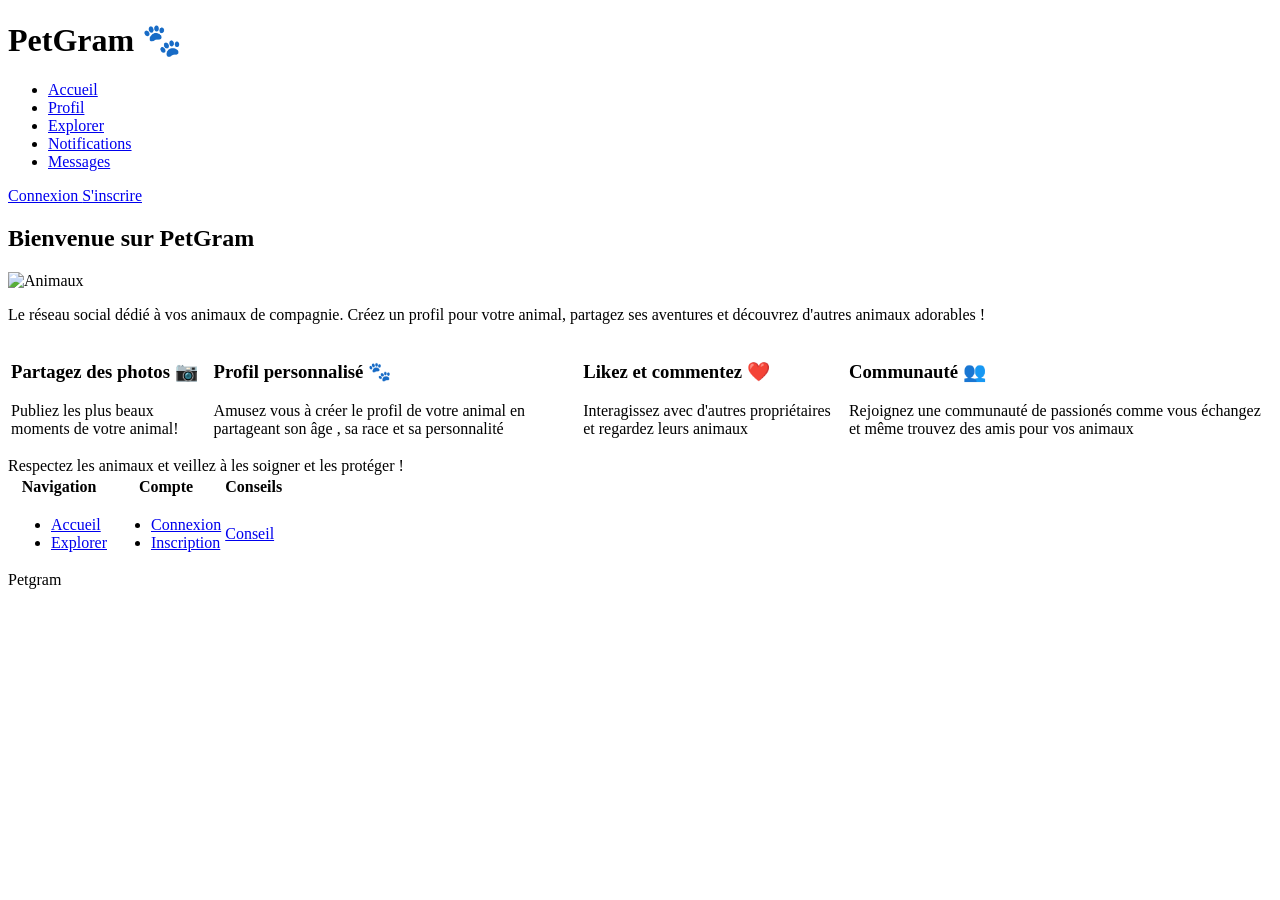
==== index.html @ abe4d247 "Update index.html" ====
<!DOCTYPE html>
<html lang="fr" >
<head> 
  <title>
    PetGram 
  </title>
  <meta charset="UTF-8">
  <META NAME="Language" CONTENT="fr">
  <META NAME="description" CONTENT="PetGram - Le réseau social pour vos animaux de compagnie. Partagez les expériences de vos animaux !">
</head>
<body>
  <header>
    <h1> PetGram 🐾 </h1>
    <nav>
      <ul>
        <li>
          <a href="index.html">
          Accueil
          </a>
        </li>
        <li>
          <a href="profil.html">
          Profil
          </a>
        </li>
        <li>
            <a href="explore.html">
              Explorer
            </a>
        </li>
        <li>
          <a href="notif.html">
          Notifications
          </a>
        </li>
        <li>
          <a href="msg.html">
          Messages
          </a>
        </li>
      </ul>
    </nav>
    <div> 
      <a href="login.html"> Connexion </a>
      <a href="signup.html"> S'inscrire </a>
    </div>
  </header>
  <section>
    <h2>
      <b>
      Bienvenue sur PetGram
      </b>
    </h2>
    <img src="C:\Users\ameni\Downloads\pexels-chevanon-1108099.jpg" alt="Animaux" width="1000px" height="300px" />
    <p>
      Le réseau social dédié à vos animaux de compagnie. Créez un profil pour votre animal, partagez ses aventures et découvrez d'autres animaux adorables !
    </p>
    <table>
      <tbody>
        <tr>
          <td>
            <h3>
              Partagez des photos 📷
            </h3>
            <p>
              Publiez les plus beaux moments de votre animal!
            </p>
          </td>
          <td>
            <h3>
              Profil personnalisé 🐾
            </h3>
            <p>
              Amusez vous à créer le profil de votre animal en partageant son âge , sa race et sa personnalité
            </p>
          </td>
          <td>
            <h3>
              Likez et commentez ❤️
            </h3>
            <p>
              Interagissez avec d'autres propriétaires et regardez leurs animaux
            </p>
          </td>
          <td>
            <h3>
              Communauté 👥
            </h3>
            <p>
              Rejoignez une communauté de passionés comme vous échangez et même trouvez des amis pour vos animaux 
            </p>
          </td>
        </tr>
      </tbody>
    </table>
  </section>
  <footer>
    <div>
            Respectez les animaux et veillez à les soigner et les protéger ! 
    </div>
    <table>
      <thead>
        <tr> 
          <th> Navigation </th>
          <th> Compte </th>
          <th> Conseils </th>
        </tr>
      </thead>
      <tbody>
        <tr>
          <td>
            <ul>
              <li>
                <a href="index.html"> Accueil </a>
              </li>
              <li>
                 <a href="explore.html"> Explorer </a>
              </li>
            </ul>
          </td>
          <td>
            <ul>
              <li>
                <a href="login.html"> Connexion </a>
              </li>
              <li>
                <a href="signup.html"> Inscription </a>
              </li>
            </ul>
          </td>
          <td>
            <a href="conseil.html"> Conseil </a>
          </td>
        </tr>
      </tbody>
    </table>
    <div> Petgram </div>
  </footer>
</body>
</html>
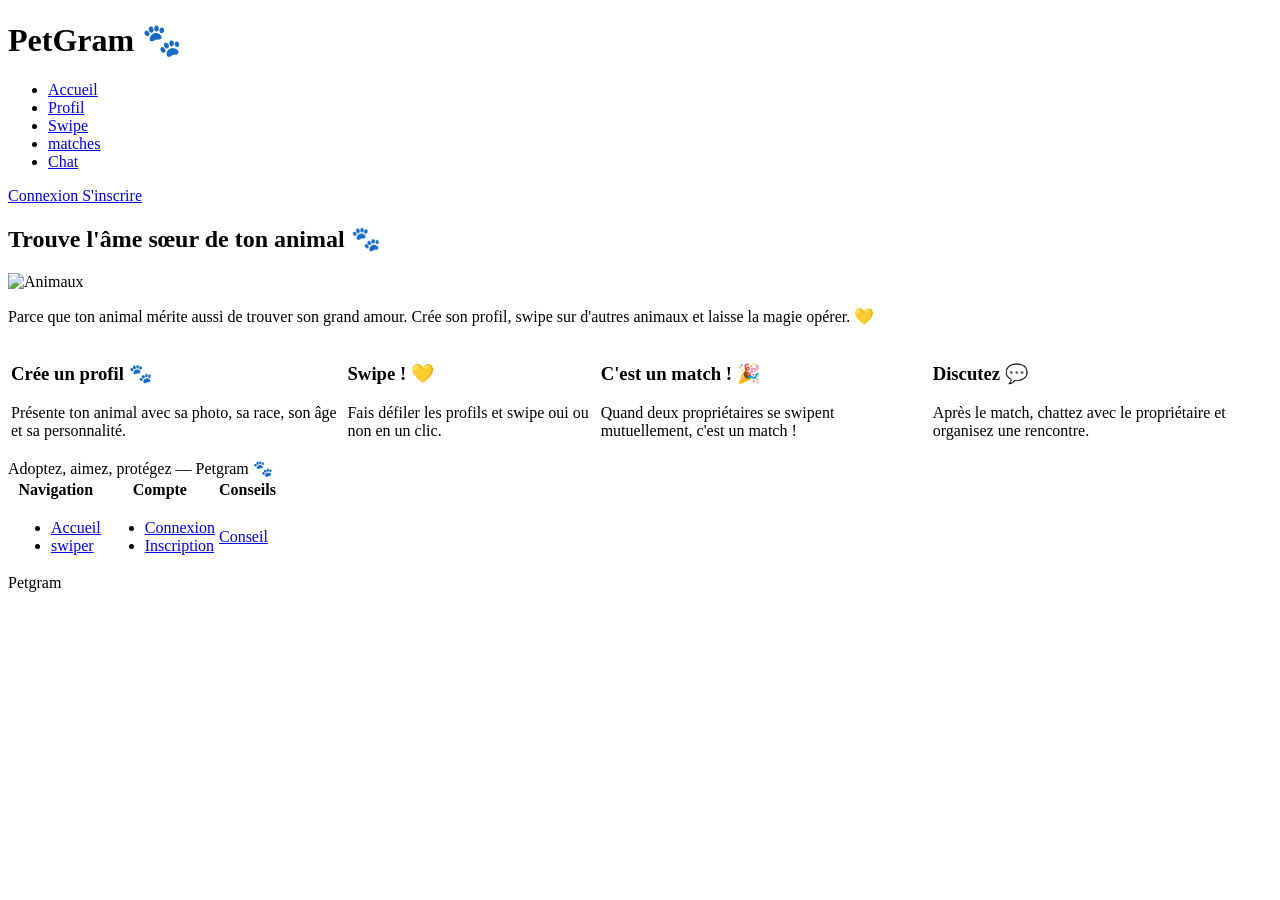
==== commit 239f9052: "Update PetGram description and navigation links" ====
--- a/index.html
+++ b/index.html
@@ -6,7 +6,8 @@
   </title>
   <meta charset="UTF-8">
   <META NAME="Language" CONTENT="fr">
-  <META NAME="description" CONTENT="PetGram - Le réseau social pour vos animaux de compagnie. Partagez les expériences de vos animaux !">
+  <META NAME="description" CONTENT="PetGram - Trouve l'âme sœur pour ton animal. Swipe, matche, et laisse l'amour faire le reste.">
+  <link rel="stylesheet" href="style.css">
 </head>
 <body>
   <header>
@@ -24,18 +25,18 @@
           </a>
         </li>
         <li>
-            <a href="explore.html">
-              Explorer
+            <a href="swipe.html">
+              Swipe
             </a>
         </li>
         <li>
-          <a href="notif.html">
-          Notifications
+          <a href="matches.html">
+          matches
           </a>
         </li>
         <li>
-          <a href="msg.html">
-          Messages
+          <a href="chat.html">
+          Chat
           </a>
         </li>
       </ul>
@@ -47,47 +48,46 @@
   </header>
   <section>
     <h2>
-      <b>
-      Bienvenue sur PetGram
-      </b>
+      Trouve l'âme sœur de ton animal 🐾
     </h2>
     <img src="C:\Users\ameni\Downloads\pexels-chevanon-1108099.jpg" alt="Animaux" width="1000px" height="300px" />
     <p>
-      Le réseau social dédié à vos animaux de compagnie. Créez un profil pour votre animal, partagez ses aventures et découvrez d'autres animaux adorables !
+      Parce que ton animal mérite aussi de trouver son grand amour.
+      Crée son profil, swipe sur d'autres animaux et laisse la magie opérer. 💛
     </p>
     <table>
       <tbody>
         <tr>
           <td>
             <h3>
-              Partagez des photos 📷
+              Crée un profil 🐾
             </h3>
             <p>
-              Publiez les plus beaux moments de votre animal!
+              Présente ton animal avec sa photo, sa race, son âge et sa personnalité.
             </p>
           </td>
           <td>
             <h3>
-              Profil personnalisé 🐾
+              Swipe ! 💛
             </h3>
             <p>
-              Amusez vous à créer le profil de votre animal en partageant son âge , sa race et sa personnalité
+              Fais défiler les profils et swipe oui ou non en un clic.
             </p>
           </td>
           <td>
             <h3>
-              Likez et commentez ❤️
+              C'est un match ! 🎉
             </h3>
             <p>
-              Interagissez avec d'autres propriétaires et regardez leurs animaux
+              Quand deux propriétaires se swipent mutuellement, c'est un match !
             </p>
           </td>
           <td>
             <h3>
-              Communauté 👥
+              Discutez 💬
             </h3>
             <p>
-              Rejoignez une communauté de passionés comme vous échangez et même trouvez des amis pour vos animaux 
+              Après le match, chattez avec le propriétaire et organisez une rencontre.
             </p>
           </td>
         </tr>
@@ -96,7 +96,7 @@
   </section>
   <footer>
     <div>
-            Respectez les animaux et veillez à les soigner et les protéger ! 
+          Adoptez, aimez, protégez — Petgram 🐾
     </div>
     <table>
       <thead>
@@ -114,7 +114,7 @@
                 <a href="index.html"> Accueil </a>
               </li>
               <li>
-                 <a href="explore.html"> Explorer </a>
+                 <a href="swipe.html"> swiper </a>
               </li>
             </ul>
           </td>
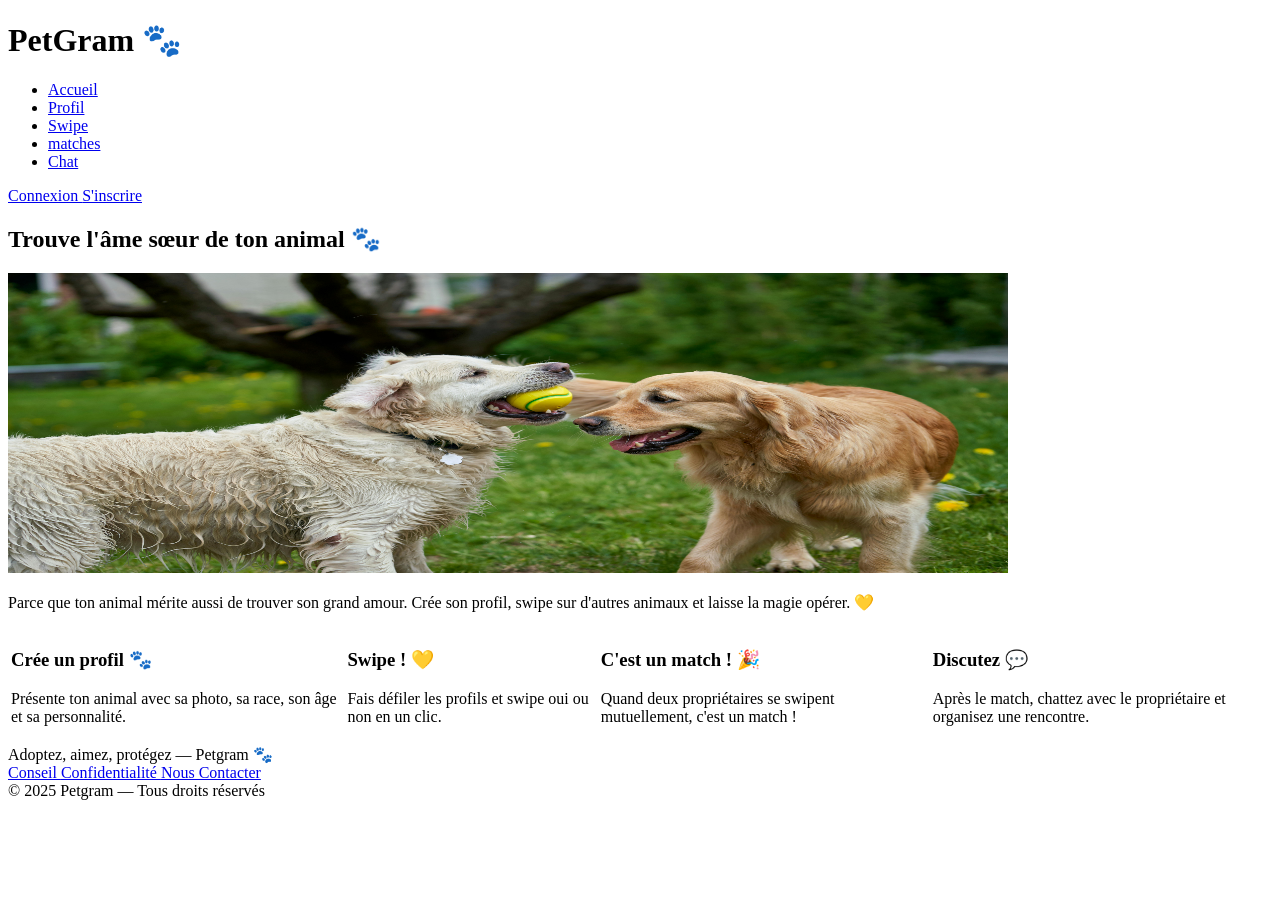
==== commit 29c43102: "Refactor header and footer structure in index.html" ====
--- a/index.html
+++ b/index.html
@@ -10,47 +10,51 @@
   <link rel="stylesheet" href="style.css">
 </head>
 <body>
-  <header>
-    <h1> PetGram 🐾 </h1>
-    <nav>
-      <ul>
-        <li>
-          <a href="index.html">
-          Accueil
-          </a>
-        </li>
-        <li>
-          <a href="profil.html">
-          Profil
-          </a>
-        </li>
-        <li>
-            <a href="swipe.html">
-              Swipe
-            </a>
-        </li>
-        <li>
-          <a href="matches.html">
-          matches
-          </a>
-        </li>
-        <li>
-          <a href="chat.html">
-          Chat
-          </a>
-        </li>
-      </ul>
-    </nav>
-    <div> 
+ <header>
+    <div>
+            <h1> PetGram 🐾 </h1>
+    </div>
+   <div>
+        <nav>
+          <ul>
+            <li>
+              <a href="index.html">
+              Accueil
+              </a>
+            </li>
+            <li>
+              <a href="profil.html">
+              Profil
+              </a>
+            </li>
+            <li>
+                <a href="swipe.html">
+                  Swipe
+                </a>
+            </li>
+            <li>
+              <a href="matches.html">
+              matches
+              </a>
+            </li>
+            <li>
+              <a href="chat.html">
+              Chat
+              </a>
+            </li>
+          </ul>
+        </nav>
+   </div>  
+   <div> 
       <a href="login.html"> Connexion </a>
       <a href="signup.html"> S'inscrire </a>
-    </div>
+   </div>
   </header>
   <section>
     <h2>
       Trouve l'âme sœur de ton animal 🐾
     </h2>
-    <img src="C:\Users\ameni\Downloads\pexels-chevanon-1108099.jpg" alt="Animaux" width="1000px" height="300px" />
+    <img src="animaux.jpg" alt="Animaux" width="1000px" height="300px" />
     <p>
       Parce que ton animal mérite aussi de trouver son grand amour.
       Crée son profil, swipe sur d'autres animaux et laisse la magie opérer. 💛
@@ -94,47 +98,18 @@
       </tbody>
     </table>
   </section>
-  <footer>
+<footer>
     <div>
-          Adoptez, aimez, protégez — Petgram 🐾
+        Adoptez, aimez, protégez — Petgram 🐾
+    </div> 
+    <div>
+        <a href="conseil.html"> Conseil </a>
+        <a href="confidentialite.html"> Confidentialité </a>
+        <a href="contact.html"> Nous Contacter </a>
     </div>
-    <table>
-      <thead>
-        <tr> 
-          <th> Navigation </th>
-          <th> Compte </th>
-          <th> Conseils </th>
-        </tr>
-      </thead>
-      <tbody>
-        <tr>
-          <td>
-            <ul>
-              <li>
-                <a href="index.html"> Accueil </a>
-              </li>
-              <li>
-                 <a href="swipe.html"> swiper </a>
-              </li>
-            </ul>
-          </td>
-          <td>
-            <ul>
-              <li>
-                <a href="login.html"> Connexion </a>
-              </li>
-              <li>
-                <a href="signup.html"> Inscription </a>
-              </li>
-            </ul>
-          </td>
-          <td>
-            <a href="conseil.html"> Conseil </a>
-          </td>
-        </tr>
-      </tbody>
-    </table>
-    <div> Petgram </div>
-  </footer>
+    <div>
+        © 2025 Petgram — Tous droits réservés
+    </div>
+</footer>
 </body>
 </html>
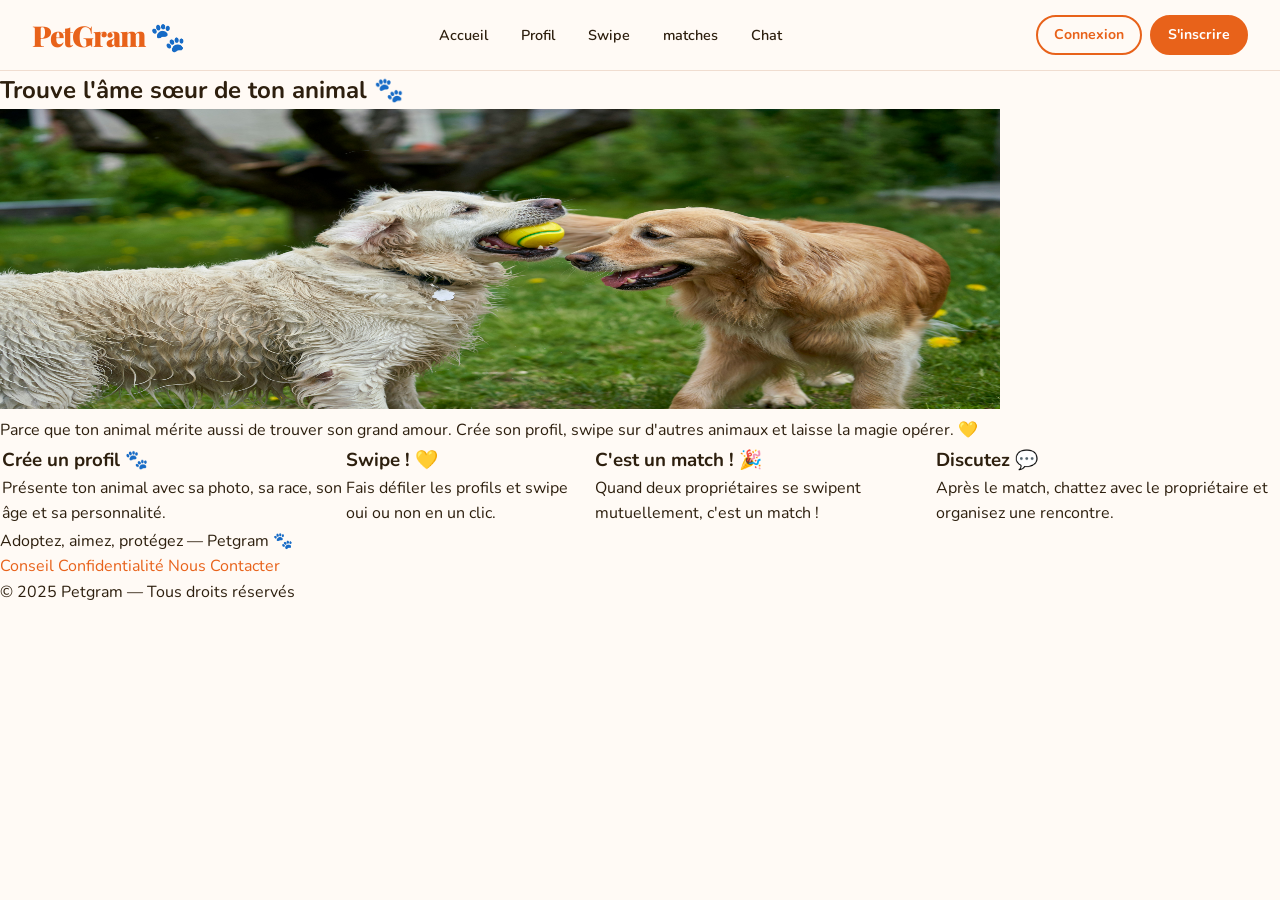
==== commit bd3ed1d3: "Update index.html style header buttons" ====
--- a/index.html
+++ b/index.html
@@ -45,9 +45,9 @@
           </ul>
         </nav>
    </div>  
-   <div> 
-      <a href="login.html"> Connexion </a>
-      <a href="signup.html"> S'inscrire </a>
+   <div class="header-auth">
+      <a href="login.html" class="btn-outline">Connexion</a>
+      <a href="signup.html" class="btn-primary">S'inscrire</a>
    </div>
   </header>
   <section>
--- a/style.css
+++ b/style.css
@@ -0,0 +1,112 @@
+@import url('https://fonts.googleapis.com/css2?family=Playfair+Display:wght@400;700;900&family=Nunito:wght@300;400;600;700;800&display=swap');
+
+*, *::before, *::after {
+        box-sizing: border-box; 
+        margin: 0; padding: 0; 
+}
+html { scroll-behavior: smooth; }
+:root {
+  --primary:#E8621A;
+  --primary-dark:#C04E10;
+  --primary-light:#F5A06A;
+  --bg: #FFFAF5;
+  --bg-card: #FFFFFF;
+  --text: #2D1F0E;
+  --text-muted: #8A7060;
+  --border:#F0DDD0;
+  --shadow:0 4px 24px rgba(232,98,26,.12);
+  --shadow-lg:0 12px 40px rgba(232,98,26,.18);
+  --radius 16px;
+  --radius-sm: 8px;
+  --transition:.25s ease;
+}
+body {
+  font-family: 'Nunito', sans-serif;
+  background: var(--bg);
+  color: var(--text);
+  min-height: 100vh;
+  display: flex;
+  flex-direction: column;
+  line-height: 1.6;
+}
+img { max-width: 100%; border-radius: var(--radius); }
+
+a { color: var(--primary); text-decoration: none; transition: color var(--transition); }
+a:hover { color: var(--primary-dark); }
+
+ul { list-style: none; }
+header {
+  position: sticky;
+  top: 0;
+  z-index: 100;
+  background: rgba(255,250,245,.95);
+  backdrop-filter: blur(10px);
+  border-bottom: 1px solid var(--border);
+  padding: .75rem 2rem;
+  display: flex;
+  align-items: center;
+  justify-content: space-between;
+  gap: 1.5rem;
+}
+
+header h1 {
+  font-family: 'Playfair Display', serif;
+  font-size: 1.8rem;
+  font-weight: 900;
+  color: var(--primary);
+  letter-spacing: -1px;
+  white-space: nowrap;
+}
+
+header nav ul {
+  display: flex;
+  gap: .25rem;
+}
+
+header nav ul li a {
+  display: block;
+  padding: .45rem .9rem;
+  border-radius: 50px;
+  font-weight: 600;
+  font-size: .9rem;
+  color: var(--text);
+  transition: background var(--transition), color var(--transition);
+}
+
+header nav ul li a:hover,
+header nav ul li a.active {
+  background: var(--primary);
+  color: #fff;
+}
+.header-auth {
+  display: flex;
+  gap: .5rem;
+  align-items: center;
+  flex-shrink: 0;
+}
+
+.btn-outline {
+  padding: .45rem 1rem;
+  border: 2px solid var(--primary);
+  border-radius: 50px;
+  color: var(--primary);
+  font-weight: 700;
+  font-size: .88rem;
+  background: transparent;
+  cursor: pointer;
+  transition: all var(--transition);
+}
+.btn-outline:hover { background: var(--primary); color: #fff; }
+.btn-primary {
+  padding: .45rem 1rem;
+  background: var(--primary);
+  border: 2px solid var(--primary);
+  border-radius: 50px;
+  color: #fff;
+  font-weight: 700;
+  font-size: .88rem;
+  cursor: pointer;
+  transition: all var(--transition);
+  display: inline-block;
+}
+.btn-primary:hover { background: var(--primary-dark); border-color: var(--primary-dark); color: #fff; }
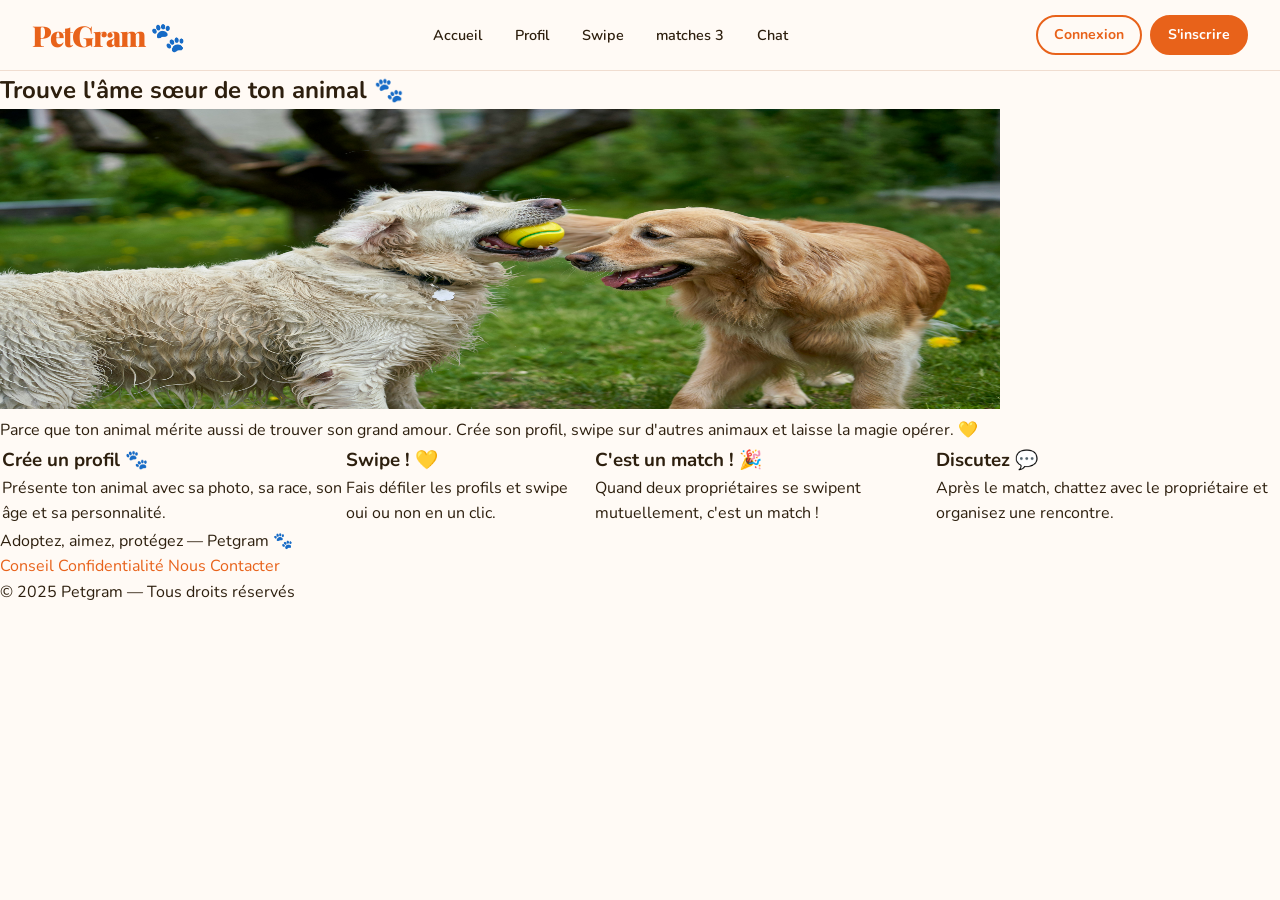
==== commit d5b1da46: "Update index.html add notif matches" ====
--- a/index.html
+++ b/index.html
@@ -34,7 +34,7 @@
             </li>
             <li>
               <a href="matches.html">
-              matches
+              matches <span class="notif-badge">3</span>
               </a>
             </li>
             <li>
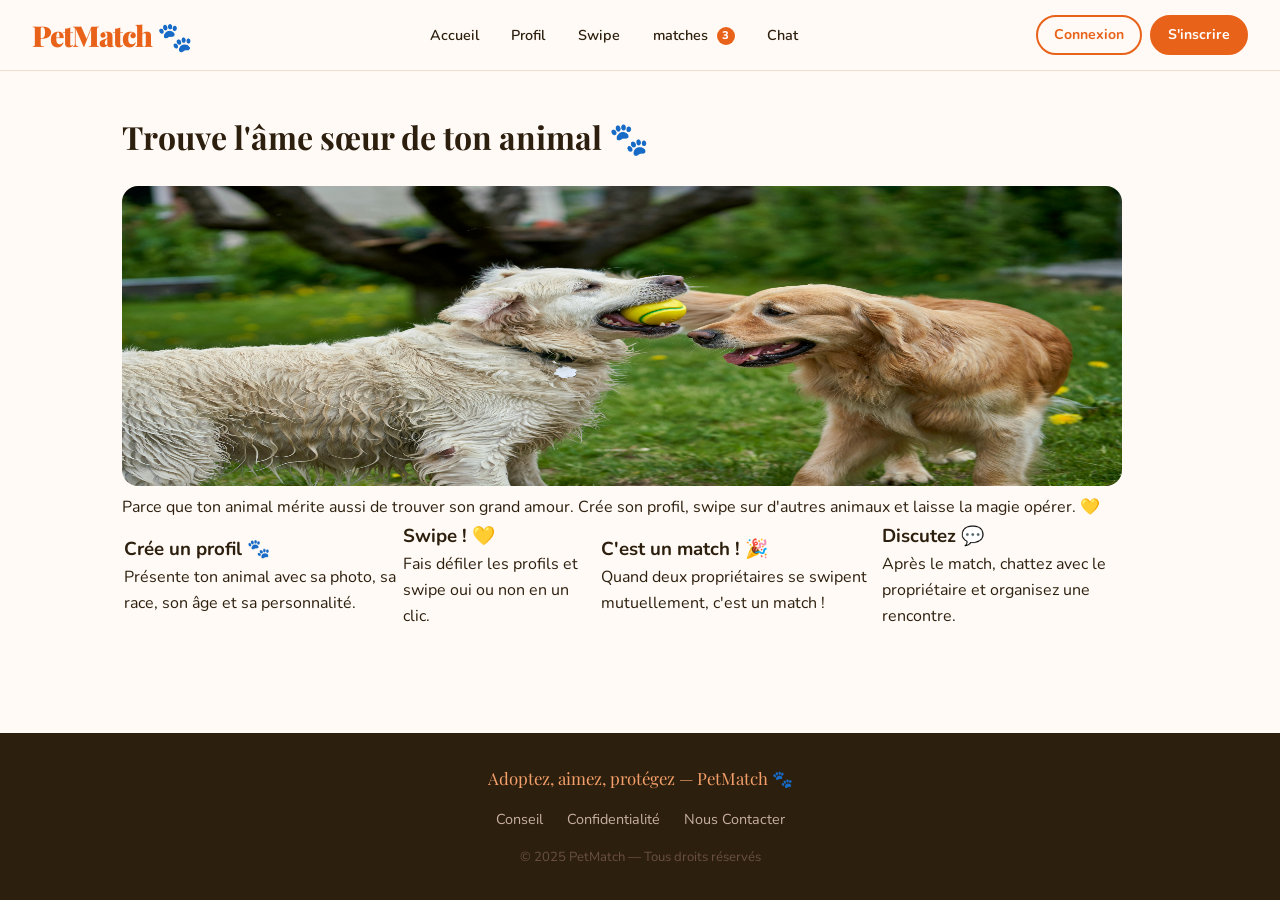
==== commit 93f8f868: "Update index.html" ====
--- a/index.html
+++ b/index.html
@@ -2,17 +2,17 @@
 <html lang="fr" >
 <head> 
   <title>
-    PetGram 
+    PetMatch 
   </title>
   <meta charset="UTF-8">
   <META NAME="Language" CONTENT="fr">
-  <META NAME="description" CONTENT="PetGram - Trouve l'âme sœur pour ton animal. Swipe, matche, et laisse l'amour faire le reste.">
+  <META NAME="description" CONTENT="PetMatch - Trouve l'âme sœur pour ton animal. Swipe, matche, et laisse l'amour faire le reste.">
   <link rel="stylesheet" href="style.css">
 </head>
 <body>
  <header>
     <div>
-            <h1> PetGram 🐾 </h1>
+            <h1> PetMatch 🐾 </h1>
     </div>
    <div>
         <nav>
@@ -100,7 +100,7 @@
   </section>
 <footer>
     <div>
-        Adoptez, aimez, protégez — Petgram 🐾
+        Adoptez, aimez, protégez — PetMatch 🐾
     </div> 
     <div>
         <a href="conseil.html"> Conseil </a>
@@ -108,7 +108,7 @@
         <a href="contact.html"> Nous Contacter </a>
     </div>
     <div>
-        © 2025 Petgram — Tous droits réservés
+        © 2025 PetMatch — Tous droits réservés
     </div>
 </footer>
 </body>
--- a/style.css
+++ b/style.css
@@ -16,7 +16,7 @@
   --border:#F0DDD0;
   --shadow:0 4px 24px rgba(232,98,26,.12);
   --shadow-lg:0 12px 40px rgba(232,98,26,.18);
-  --radius 16px;
+  --radius : 16px;
   --radius-sm: 8px;
   --transition:.25s ease;
 }
@@ -110,3 +110,106 @@
   display: inline-block;
 }
 .btn-primary:hover { background: var(--primary-dark); border-color: var(--primary-dark); color: #fff; }
+
+.notif-badge {
+  background: var(--primary);
+  color: #fff;
+  border-radius: 50%;
+  width: 18px;
+  height: 18px;
+  font-size: .7rem;
+  font-weight: 800;
+  display: inline-flex;
+  align-items: center;
+  justify-content: center;
+  margin-left: .3rem;
+  vertical-align: middle;
+}
+
+section {
+  padding: 2.5rem 2rem;
+  max-width: 1100px;
+  margin: 0 auto;
+  width: 100%;
+}
+
+section h2 {
+  font-family: 'Playfair Display', serif;
+  font-size: 2rem;
+  margin-bottom: 1.5rem;
+  color: var(--text);
+}
+
+#chat-container {
+    display: flex;
+    height: 80vh;
+}
+#colonne-gauche {
+    width: 300px;
+    border-right: 1px solid var(--border);
+}
+#colonne-droite {
+    flex: 1;
+    display: flex;
+    flex-direction: column;
+}
+#chat-messages {
+    flex: 1;
+    overflow-y: auto;
+    padding: 1rem;
+    display: flex;
+    flex-direction: column;
+    justify-content: flex-end;
+    gap: .5rem;
+}
+#chat-input {
+        display: flex;
+        gap: .5rem;
+        padding: 1rem;
+        border-top: 1px solid var(--border);
+}
+.recu {
+    align-self: flex-start;
+    background: var(--border);
+    border-radius: 16px;
+    padding: .6rem 1rem;
+    max-width: 65%;
+}
+.envoye {
+    align-self: flex-end;
+    background: var(--primary);
+    color: white;
+    border-radius: 16px;
+    padding: .6rem 1rem;
+    max-width: 65%;
+}
+
+footer {
+  margin-top: auto;
+  background: var(--text);
+  color: #E8D8CC;
+  padding: 2rem;
+  display: flex;
+  flex-direction: column;
+  align-items: center;
+  gap: 1rem;
+  text-align: center;
+}
+
+footer div:first-child {
+  font-family: 'Playfair Display', serif;
+  font-size: 1.05rem;
+  color: var(--primary-light);
+}
+
+footer div:nth-child(2) {
+  display: flex;
+  gap: 1.5rem;
+  flex-wrap: wrap;
+  justify-content: center;
+}
+
+footer div:nth-child(2) a { color: #C8B0A0; font-size: .9rem; transition: color var(--transition); }
+footer div:nth-child(2) a:hover { color: var(--primary-light); }
+
+footer div:last-child { font-size: .82rem; color: #6A5040; }
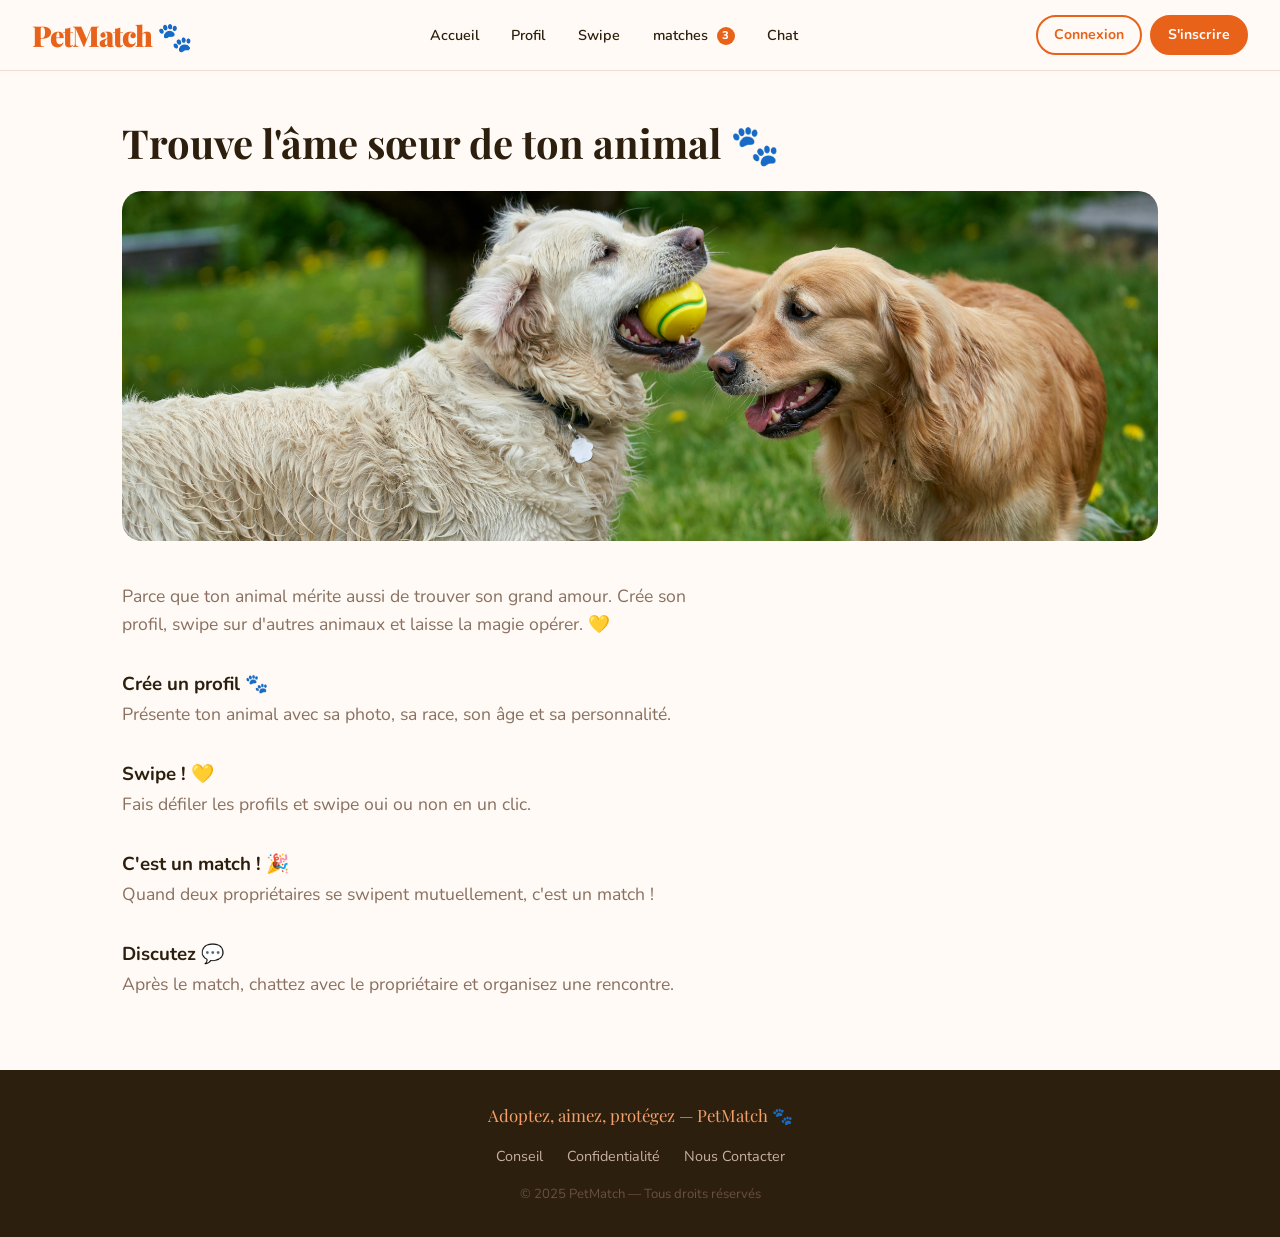
==== commit 4282dac3: "Refactor features section from table to div layout Replaced the table structure with a div-based lay" ====
--- a/index.html
+++ b/index.html
@@ -59,44 +59,24 @@
       Parce que ton animal mérite aussi de trouver son grand amour.
       Crée son profil, swipe sur d'autres animaux et laisse la magie opérer. 💛
     </p>
-    <table>
-      <tbody>
-        <tr>
-          <td>
-            <h3>
-              Crée un profil 🐾
-            </h3>
-            <p>
-              Présente ton animal avec sa photo, sa race, son âge et sa personnalité.
-            </p>
-          </td>
-          <td>
-            <h3>
-              Swipe ! 💛
-            </h3>
-            <p>
-              Fais défiler les profils et swipe oui ou non en un clic.
-            </p>
-          </td>
-          <td>
-            <h3>
-              C'est un match ! 🎉
-            </h3>
-            <p>
-              Quand deux propriétaires se swipent mutuellement, c'est un match !
-            </p>
-          </td>
-          <td>
-            <h3>
-              Discutez 💬
-            </h3>
-            <p>
-              Après le match, chattez avec le propriétaire et organisez une rencontre.
-            </p>
-          </td>
-        </tr>
-      </tbody>
-    </table>
+ <div class="features">
+    <div class="feature-card">
+        <h3>Crée un profil 🐾</h3>
+        <p>Présente ton animal avec sa photo, sa race, son âge et sa personnalité.</p>
+    </div>
+    <div class="feature-card">
+        <h3>Swipe ! 💛</h3>
+        <p>Fais défiler les profils et swipe oui ou non en un clic.</p>
+    </div>
+    <div class="feature-card">
+        <h3>C'est un match ! 🎉</h3>
+        <p>Quand deux propriétaires se swipent mutuellement, c'est un match !</p>
+    </div>
+    <div class="feature-card">
+        <h3>Discutez 💬</h3>
+        <p>Après le match, chattez avec le propriétaire et organisez une rencontre.</p>
+    </div>
+</div>
   </section>
 <footer>
     <div>
--- a/style.css
+++ b/style.css
@@ -20,6 +20,7 @@
   --radius-sm: 8px;
   --transition:.25s ease;
 }
+/* Global Styles */
 body {
   font-family: 'Nunito', sans-serif;
   background: var(--bg);
@@ -35,6 +36,7 @@
 a:hover { color: var(--primary-dark); }
 
 ul { list-style: none; }
+/* Header Styles */
 header {
   position: sticky;
   top: 0;
@@ -84,6 +86,7 @@
   align-items: center;
   flex-shrink: 0;
 }
+/* Button Styles */
 
 .btn-outline {
   padding: .45rem 1rem;
@@ -110,7 +113,7 @@
   display: inline-block;
 }
 .btn-primary:hover { background: var(--primary-dark); border-color: var(--primary-dark); color: #fff; }
-
+/* Notification Badge Styles */
 .notif-badge {
   background: var(--primary);
   color: #fff;
@@ -125,6 +128,7 @@
   margin-left: .3rem;
   vertical-align: middle;
 }
+/* Section Styles */
 
 section {
   padding: 2.5rem 2rem;
@@ -134,55 +138,27 @@
 }
 
 section h2 {
-  font-family: 'Playfair Display', serif;
-  font-size: 2rem;
-  margin-bottom: 1.5rem;
-  color: var(--text);
+    font-family: 'Playfair Display', serif;
+    font-size: 2.5rem;
+    color: var(--text);
+    margin-bottom: 1rem;
 }
 
-#chat-container {
-    display: flex;
-    height: 80vh;
+section p {
+    font-size: 1.1rem;
+    color: var(--text-muted);
+    margin-bottom: 2rem;
+    max-width: 600px;
 }
-#colonne-gauche {
-    width: 300px;
-    border-right: 1px solid var(--border);
+section img {
+    width: 100%;
+    height: 350px;
+    object-fit: cover;
+    border-radius: 20px;
+    margin-bottom: 2rem;
 }
-#colonne-droite {
-    flex: 1;
-    display: flex;
-    flex-direction: column;
-}
-#chat-messages {
-    flex: 1;
-    overflow-y: auto;
-    padding: 1rem;
-    display: flex;
-    flex-direction: column;
-    justify-content: flex-end;
-    gap: .5rem;
-}
-#chat-input {
-        display: flex;
-        gap: .5rem;
-        padding: 1rem;
-        border-top: 1px solid var(--border);
-}
-.recu {
-    align-self: flex-start;
-    background: var(--border);
-    border-radius: 16px;
-    padding: .6rem 1rem;
-    max-width: 65%;
-}
-.envoye {
-    align-self: flex-end;
-    background: var(--primary);
-    color: white;
-    border-radius: 16px;
-    padding: .6rem 1rem;
-    max-width: 65%;
-}
+
+/* Footer Styles */
 
 footer {
   margin-top: auto;
